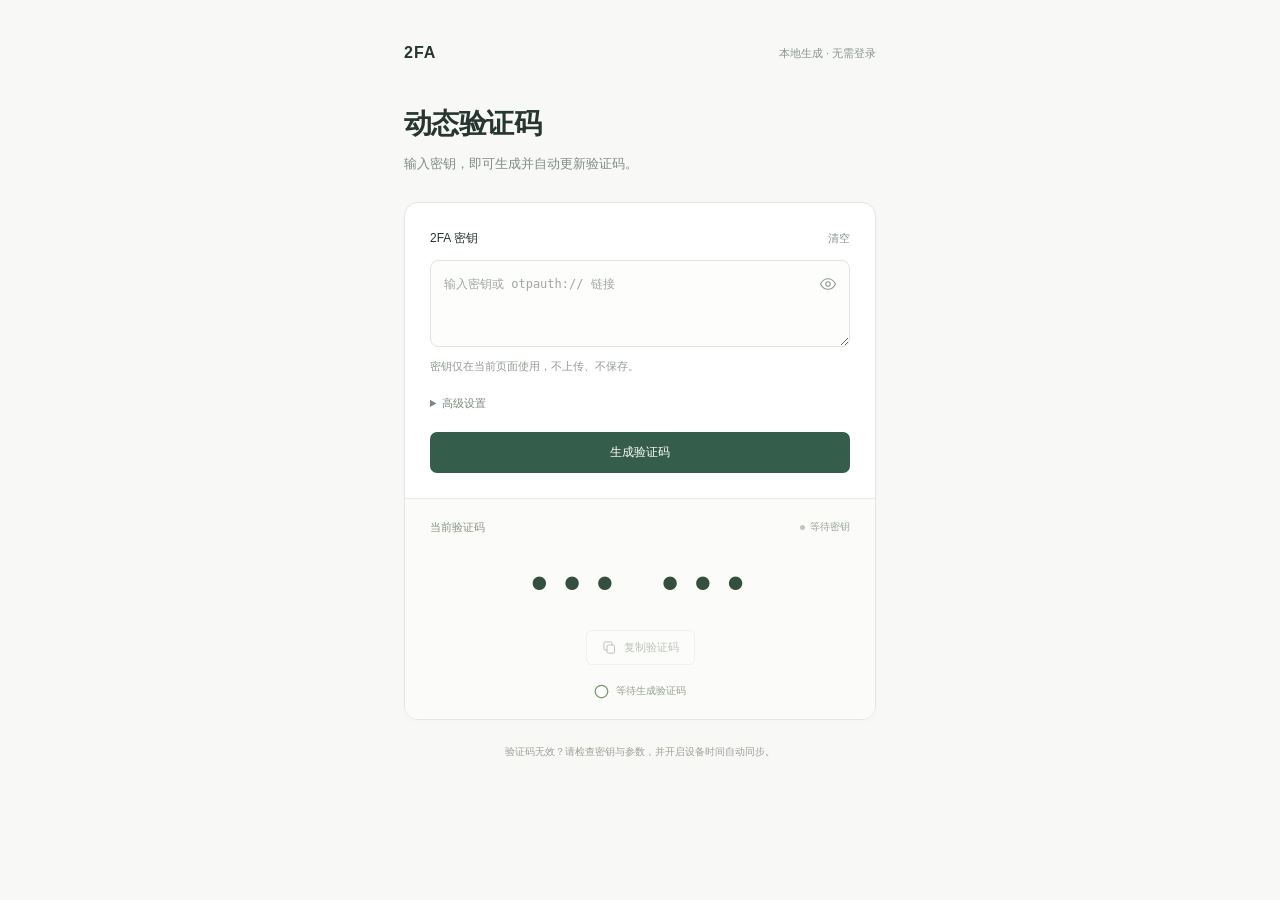
==== index.html @ 247c8e56 "Add browser-local 2FA verification code website" ====
<!doctype html>
<html lang="zh-CN"><head><meta charset="UTF-8"><meta name="viewport" content="width=device-width, initial-scale=1"><meta name="description" content="输入 2FA 密钥，在浏览器本地生成动态验证码。"><meta name="referrer" content="no-referrer"><title>2FA 验证码</title><link rel="icon" href="data:image/svg+xml,%3Csvg xmlns='http://www.w3.org/2000/svg' viewBox='0 0 64 64'%3E%3Crect width='64' height='64' rx='14' fill='%23233430'/%3E%3Ctext x='32' y='43' text-anchor='middle' font-size='28' fill='white'%3E2F%3C/text%3E%3C/svg%3E"><link rel="stylesheet" href="theme.css"></head>
<body><main><header><span class="brand">2FA</span><span class="local">本地生成 · 无需登录</span></header><h1>动态验证码</h1><p class="subtitle">输入密钥，即可生成并自动更新验证码。</p><section class="card"><form id="form"><div class="field-title"><label for="secret">2FA 密钥</label><button type="button" class="text-btn" id="clear">清空</button></div><div class="secret-wrap"><textarea id="secret" class="hide-secret" spellcheck="false" autocomplete="off" autocapitalize="off" aria-describedby="hint error" placeholder="输入密钥或 otpauth:// 链接" required></textarea><button class="visibility" type="button" id="visibility" aria-label="显示密钥" title="显示密钥"><svg width="18" height="18" viewBox="0 0 24 24" fill="none" stroke="currentColor" stroke-width="1.5" aria-hidden="true"><path d="M2 12s3.5-7 10-7 10 7 10 7-3.5 7-10 7-10-7-10-7Z"/><circle cx="12" cy="12" r="3"/></svg></button></div><p id="hint" class="hint">密钥仅在当前页面使用，不上传、不保存。</p><details><summary>高级设置</summary><div class="options"><div><label for="algorithm">算法</label><select id="algorithm"><option>SHA1</option><option>SHA256</option><option>SHA512</option></select></div><div><label for="digits">位数</label><select id="digits"><option value="6">6 位</option><option value="8">8 位</option></select></div><div><label for="period">周期（秒）</label><input id="period" type="number" value="30" min="1" max="300" required></div></div></details><button type="submit" class="primary">生成验证码</button><div class="error" id="error" role="alert"></div></form><section class="result" aria-label="动态验证码"><div class="result-heading"><span>当前验证码</span><span class="live" id="live"><i></i><span>等待密钥</span></span></div><div class="account" id="account">准备好进行下一次验证</div><div class="code" id="code" aria-label="尚未生成验证码">••• •••</div><button class="copy" id="copy" disabled><svg width="15" height="15" viewBox="0 0 24 24" fill="none" stroke="currentColor" stroke-width="1.6" aria-hidden="true"><rect x="8" y="8" width="12" height="13" rx="2"/><path d="M16 8V5a2 2 0 0 0-2-2H5a2 2 0 0 0-2 2v9a2 2 0 0 0 2 2h3"/></svg><span id="copy-label">复制验证码</span></button><div class="timer"><svg class="ring" viewBox="0 0 36 36" aria-hidden="true"><circle cx="18" cy="18" r="15"/><circle class="progress" id="progress" cx="18" cy="18" r="15"/></svg><span id="countdown">等待生成验证码</span><span id="period-label">30 秒 / 周期</span></div></section></section><footer>验证码无效？请检查密钥与参数，并开启设备时间自动同步。</footer></main><div id="toast" class="toast" role="status"></div><script type="module" src="app.js"></script></body></html>
---- theme.css ----
:root{color-scheme:light;--ink:#273630;--muted:#8a918d;--line:#e6e9e6;--accent:#345d4c}*{box-sizing:border-box}body{margin:0;background:#f8f9f7;color:var(--ink);font:14px -apple-system,BlinkMacSystemFont,"Segoe UI","Microsoft YaHei",sans-serif}button,input,select,textarea{font:inherit}button{cursor:pointer}button:disabled{cursor:default;opacity:.4}main{max-width:520px;margin:0 auto;padding:44px 24px 32px}header{display:flex;justify-content:space-between;align-items:center;margin-bottom:43px}.brand{font-size:16px;font-weight:700;letter-spacing:1px}.local{color:#8a938c;font-size:11px}h1{font-size:28px;font-weight:600;letter-spacing:-.6px;margin:0 0 10px}.subtitle{color:#828b84;font-size:13px;margin:0 0 27px;line-height:1.7}.card{border:1px solid #e2e7e1;background:#fff;border-radius:14px;overflow:hidden;box-shadow:0 3px 12px #24372b03}form{padding:25px}.field-title{display:flex;align-items:center;justify-content:space-between;margin-bottom:11px}label{font-size:12px;font-weight:500}.text-btn{border:0;background:none;color:#8a948d;font-size:11px;padding:3px 0}.text-btn:hover{color:#345d4c}.secret-wrap{position:relative}textarea{display:block;width:100%;min-height:87px;resize:vertical;border:1px solid #dfe5dd;border-radius:8px;padding:13px 39px 13px 13px;background:#fdfefc;color:#38483d;font:13px/1.7 ui-monospace,Consolas,monospace;outline:none;word-break:break-all}textarea::placeholder{color:#a0a79f;font-size:12px}.hide-secret{-webkit-text-security:disc}.visibility{position:absolute;right:9px;top:11px;border:0;background:none;color:#929c93;padding:4px;display:flex}textarea:focus,input:focus,select:focus{border-color:#7e9a86;box-shadow:0 0 0 3px #345d4c09;outline:none}.hint{color:#939b92;font-size:11px;margin:10px 0 20px;line-height:1.7}summary{font-size:11px;color:#7b897d;cursor:pointer}.options{display:grid;grid-template-columns:1fr 1fr 1fr;gap:12px;padding-top:15px}.options label{display:block;font-size:10px;color:#8a958a;margin-bottom:7px}.options input,.options select{background:white;border:1px solid #e0e6dd;border-radius:6px;padding:8px 5px;width:100%;font-size:12px;color:#4b5a4d}.primary{width:100%;border:0;border-radius:7px;padding:12px;margin-top:21px;background:#345d4c;color:white;font-size:12px;font-weight:500}.primary:hover{background:#294d3e}.error{color:#ba4d3f;font-size:11px;line-height:1.7}.error:not(:empty){margin-top:12px}.result{border-top:1px solid #e8ece5;background:#fbfcf9;padding:21px 25px 20px;text-align:center}.result-heading{display:flex;align-items:center;justify-content:space-between;font-size:11px;color:#899384}.live{font-size:10px;color:#9ba398;display:flex;align-items:center;gap:5px}.live i{width:5px;height:5px;background:#bfc7ba;border-radius:50%}.live.active{color:#63836b}.live.active i{background:#719c76}.account{display:none}.code{font-family:ui-monospace,"SFMono-Regular",Consolas,monospace;font-size:46px;font-weight:500;letter-spacing:5px;margin:23px 0 18px;color:#354f3e;white-space:nowrap;font-variant-numeric:tabular-nums}.code.eight{font-size:36px;letter-spacing:3px}.copy{display:inline-flex;gap:7px;align-items:center;justify-content:center;border:1px solid #dce4d7;background:white;border-radius:6px;padding:9px 15px;font-size:11px;color:#5c715b}.copy:hover{background:#f4f7f1}.timer{display:flex;align-items:center;justify-content:center;gap:7px;font-size:10px;color:#97a08e;margin-top:19px}.ring{width:15px;height:15px;transform:rotate(-90deg)}.ring circle{fill:none;stroke:#e0e7d9;stroke-width:3}.ring .progress{stroke:#7b9a6e;stroke-dasharray:94.25;stroke-dashoffset:0;transition:stroke-dashoffset .25s linear}#period-label{display:none}footer{text-align:center;font-size:10px;color:#9ca396;line-height:1.8;margin-top:23px}.toast{position:fixed;bottom:25px;left:50%;transform:translateX(-50%);background:#2e4436;color:#fff;padding:11px 20px;border-radius:8px;font-size:12px;display:none}button:focus-visible,summary:focus-visible{outline:2px solid #83a38a;outline-offset:3px}@media(max-width:540px){main{padding:26px 20px}header{margin-bottom:34px}h1{font-size:26px}form{padding:22px}.result{padding:20px 22px}.code{font-size:43px;letter-spacing:4px}.code.eight{font-size:32px;letter-spacing:2px}footer{font-size:10px}}@media(prefers-reduced-motion:reduce){*{transition:none!important}}
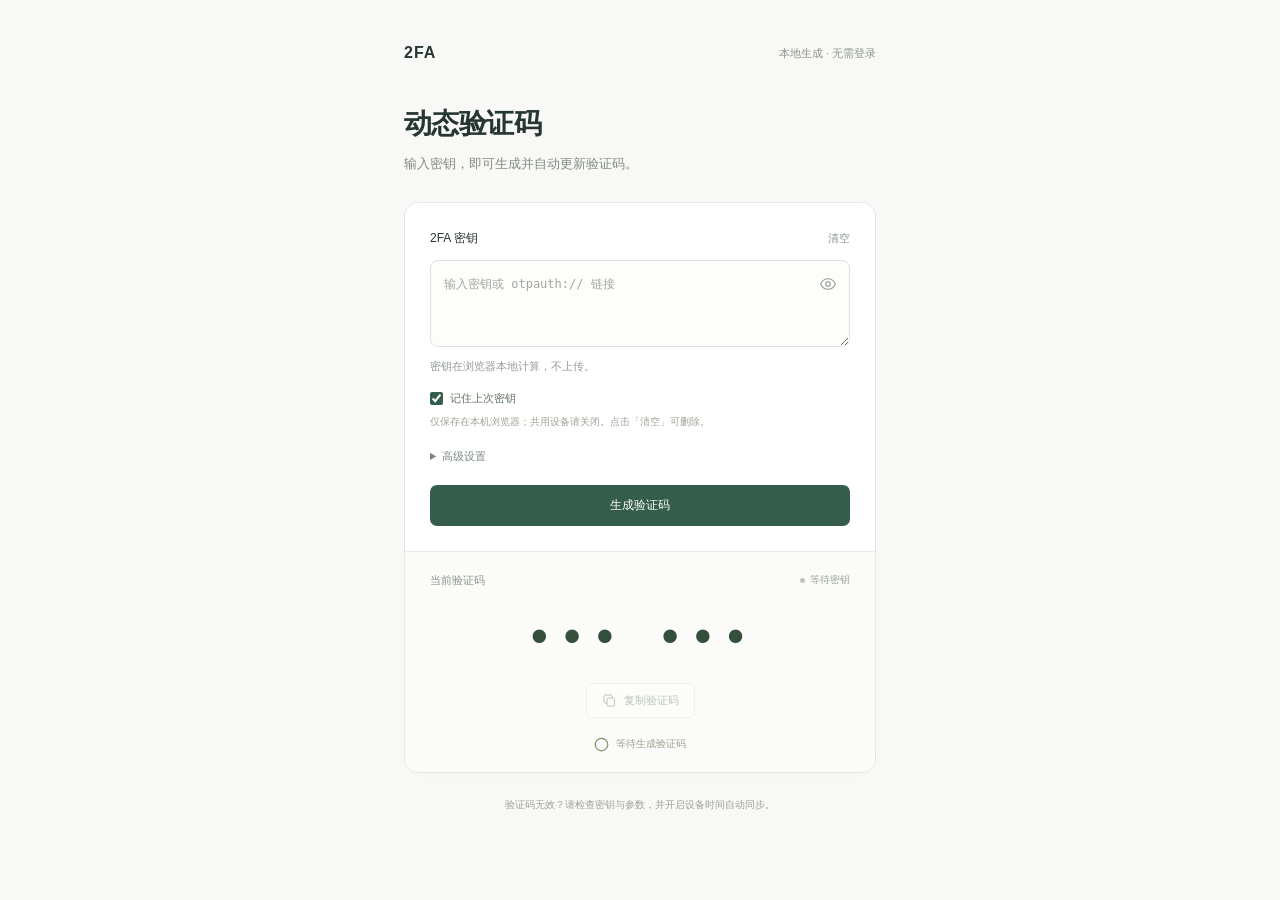
==== commit f9900c83: "Remember the last 2FA key locally with restore and clear controls" ====
--- a/index.html
+++ b/index.html
@@ -1,3 +1,3 @@
 <!doctype html>
 <html lang="zh-CN"><head><meta charset="UTF-8"><meta name="viewport" content="width=device-width, initial-scale=1"><meta name="description" content="输入 2FA 密钥，在浏览器本地生成动态验证码。"><meta name="referrer" content="no-referrer"><title>2FA 验证码</title><link rel="icon" href="data:image/svg+xml,%3Csvg xmlns='http://www.w3.org/2000/svg' viewBox='0 0 64 64'%3E%3Crect width='64' height='64' rx='14' fill='%23233430'/%3E%3Ctext x='32' y='43' text-anchor='middle' font-size='28' fill='white'%3E2F%3C/text%3E%3C/svg%3E"><link rel="stylesheet" href="theme.css"></head>
-<body><main><header><span class="brand">2FA</span><span class="local">本地生成 · 无需登录</span></header><h1>动态验证码</h1><p class="subtitle">输入密钥，即可生成并自动更新验证码。</p><section class="card"><form id="form"><div class="field-title"><label for="secret">2FA 密钥</label><button type="button" class="text-btn" id="clear">清空</button></div><div class="secret-wrap"><textarea id="secret" class="hide-secret" spellcheck="false" autocomplete="off" autocapitalize="off" aria-describedby="hint error" placeholder="输入密钥或 otpauth:// 链接" required></textarea><button class="visibility" type="button" id="visibility" aria-label="显示密钥" title="显示密钥"><svg width="18" height="18" viewBox="0 0 24 24" fill="none" stroke="currentColor" stroke-width="1.5" aria-hidden="true"><path d="M2 12s3.5-7 10-7 10 7 10 7-3.5 7-10 7-10-7-10-7Z"/><circle cx="12" cy="12" r="3"/></svg></button></div><p id="hint" class="hint">密钥仅在当前页面使用，不上传、不保存。</p><details><summary>高级设置</summary><div class="options"><div><label for="algorithm">算法</label><select id="algorithm"><option>SHA1</option><option>SHA256</option><option>SHA512</option></select></div><div><label for="digits">位数</label><select id="digits"><option value="6">6 位</option><option value="8">8 位</option></select></div><div><label for="period">周期（秒）</label><input id="period" type="number" value="30" min="1" max="300" required></div></div></details><button type="submit" class="primary">生成验证码</button><div class="error" id="error" role="alert"></div></form><section class="result" aria-label="动态验证码"><div class="result-heading"><span>当前验证码</span><span class="live" id="live"><i></i><span>等待密钥</span></span></div><div class="account" id="account">准备好进行下一次验证</div><div class="code" id="code" aria-label="尚未生成验证码">••• •••</div><button class="copy" id="copy" disabled><svg width="15" height="15" viewBox="0 0 24 24" fill="none" stroke="currentColor" stroke-width="1.6" aria-hidden="true"><rect x="8" y="8" width="12" height="13" rx="2"/><path d="M16 8V5a2 2 0 0 0-2-2H5a2 2 0 0 0-2 2v9a2 2 0 0 0 2 2h3"/></svg><span id="copy-label">复制验证码</span></button><div class="timer"><svg class="ring" viewBox="0 0 36 36" aria-hidden="true"><circle cx="18" cy="18" r="15"/><circle class="progress" id="progress" cx="18" cy="18" r="15"/></svg><span id="countdown">等待生成验证码</span><span id="period-label">30 秒 / 周期</span></div></section></section><footer>验证码无效？请检查密钥与参数，并开启设备时间自动同步。</footer></main><div id="toast" class="toast" role="status"></div><script type="module" src="app.js"></script></body></html>
+<body><main><header><span class="brand">2FA</span><span class="local">本地生成 · 无需登录</span></header><h1>动态验证码</h1><p class="subtitle">输入密钥，即可生成并自动更新验证码。</p><section class="card"><form id="form"><div class="field-title"><label for="secret">2FA 密钥</label><button type="button" class="text-btn" id="clear">清空</button></div><div class="secret-wrap"><textarea id="secret" class="hide-secret" spellcheck="false" autocomplete="off" autocapitalize="off" aria-describedby="hint error" placeholder="输入密钥或 otpauth:// 链接" required></textarea><button class="visibility" type="button" id="visibility" aria-label="显示密钥" title="显示密钥"><svg width="18" height="18" viewBox="0 0 24 24" fill="none" stroke="currentColor" stroke-width="1.5" aria-hidden="true"><path d="M2 12s3.5-7 10-7 10 7 10 7-3.5 7-10 7-10-7-10-7Z"/><circle cx="12" cy="12" r="3"/></svg></button></div><p id="hint" class="hint">密钥在浏览器本地计算，不上传。</p><div class="remember-row"><label for="remember"><input type="checkbox" id="remember" checked>记住上次密钥</label><span id="memory-status" role="status"></span></div><p class="memory-hint">仅保存在本机浏览器；共用设备请关闭。点击「清空」可删除。</p><details><summary>高级设置</summary><div class="options"><div><label for="algorithm">算法</label><select id="algorithm"><option>SHA1</option><option>SHA256</option><option>SHA512</option></select></div><div><label for="digits">位数</label><select id="digits"><option value="6">6 位</option><option value="8">8 位</option></select></div><div><label for="period">周期（秒）</label><input id="period" type="number" value="30" min="1" max="300" required></div></div></details><button type="submit" class="primary">生成验证码</button><div class="error" id="error" role="alert"></div></form><section class="result" aria-label="动态验证码"><div class="result-heading"><span>当前验证码</span><span class="live" id="live"><i></i><span>等待密钥</span></span></div><div class="account" id="account">准备好进行下一次验证</div><div class="code" id="code" aria-label="尚未生成验证码">••• •••</div><button class="copy" id="copy" disabled><svg width="15" height="15" viewBox="0 0 24 24" fill="none" stroke="currentColor" stroke-width="1.6" aria-hidden="true"><rect x="8" y="8" width="12" height="13" rx="2"/><path d="M16 8V5a2 2 0 0 0-2-2H5a2 2 0 0 0-2 2v9a2 2 0 0 0 2 2h3"/></svg><span id="copy-label">复制验证码</span></button><div class="timer"><svg class="ring" viewBox="0 0 36 36" aria-hidden="true"><circle cx="18" cy="18" r="15"/><circle class="progress" id="progress" cx="18" cy="18" r="15"/></svg><span id="countdown">等待生成验证码</span><span id="period-label">30 秒 / 周期</span></div></section></section><footer>验证码无效？请检查密钥与参数，并开启设备时间自动同步。</footer></main><div id="toast" class="toast" role="status"></div><script type="module" src="app.js"></script></body></html>
--- a/theme.css
+++ b/theme.css
@@ -1 +1,3 @@
 :root{color-scheme:light;--ink:#273630;--muted:#8a918d;--line:#e6e9e6;--accent:#345d4c}*{box-sizing:border-box}body{margin:0;background:#f8f9f7;color:var(--ink);font:14px -apple-system,BlinkMacSystemFont,"Segoe UI","Microsoft YaHei",sans-serif}button,input,select,textarea{font:inherit}button{cursor:pointer}button:disabled{cursor:default;opacity:.4}main{max-width:520px;margin:0 auto;padding:44px 24px 32px}header{display:flex;justify-content:space-between;align-items:center;margin-bottom:43px}.brand{font-size:16px;font-weight:700;letter-spacing:1px}.local{color:#8a938c;font-size:11px}h1{font-size:28px;font-weight:600;letter-spacing:-.6px;margin:0 0 10px}.subtitle{color:#828b84;font-size:13px;margin:0 0 27px;line-height:1.7}.card{border:1px solid #e2e7e1;background:#fff;border-radius:14px;overflow:hidden;box-shadow:0 3px 12px #24372b03}form{padding:25px}.field-title{display:flex;align-items:center;justify-content:space-between;margin-bottom:11px}label{font-size:12px;font-weight:500}.text-btn{border:0;background:none;color:#8a948d;font-size:11px;padding:3px 0}.text-btn:hover{color:#345d4c}.secret-wrap{position:relative}textarea{display:block;width:100%;min-height:87px;resize:vertical;border:1px solid #dfe5dd;border-radius:8px;padding:13px 39px 13px 13px;background:#fdfefc;color:#38483d;font:13px/1.7 ui-monospace,Consolas,monospace;outline:none;word-break:break-all}textarea::placeholder{color:#a0a79f;font-size:12px}.hide-secret{-webkit-text-security:disc}.visibility{position:absolute;right:9px;top:11px;border:0;background:none;color:#929c93;padding:4px;display:flex}textarea:focus,input:focus,select:focus{border-color:#7e9a86;box-shadow:0 0 0 3px #345d4c09;outline:none}.hint{color:#939b92;font-size:11px;margin:10px 0 20px;line-height:1.7}summary{font-size:11px;color:#7b897d;cursor:pointer}.options{display:grid;grid-template-columns:1fr 1fr 1fr;gap:12px;padding-top:15px}.options label{display:block;font-size:10px;color:#8a958a;margin-bottom:7px}.options input,.options select{background:white;border:1px solid #e0e6dd;border-radius:6px;padding:8px 5px;width:100%;font-size:12px;color:#4b5a4d}.primary{width:100%;border:0;border-radius:7px;padding:12px;margin-top:21px;background:#345d4c;color:white;font-size:12px;font-weight:500}.primary:hover{background:#294d3e}.error{color:#ba4d3f;font-size:11px;line-height:1.7}.error:not(:empty){margin-top:12px}.result{border-top:1px solid #e8ece5;background:#fbfcf9;padding:21px 25px 20px;text-align:center}.result-heading{display:flex;align-items:center;justify-content:space-between;font-size:11px;color:#899384}.live{font-size:10px;color:#9ba398;display:flex;align-items:center;gap:5px}.live i{width:5px;height:5px;background:#bfc7ba;border-radius:50%}.live.active{color:#63836b}.live.active i{background:#719c76}.account{display:none}.code{font-family:ui-monospace,"SFMono-Regular",Consolas,monospace;font-size:46px;font-weight:500;letter-spacing:5px;margin:23px 0 18px;color:#354f3e;white-space:nowrap;font-variant-numeric:tabular-nums}.code.eight{font-size:36px;letter-spacing:3px}.copy{display:inline-flex;gap:7px;align-items:center;justify-content:center;border:1px solid #dce4d7;background:white;border-radius:6px;padding:9px 15px;font-size:11px;color:#5c715b}.copy:hover{background:#f4f7f1}.timer{display:flex;align-items:center;justify-content:center;gap:7px;font-size:10px;color:#97a08e;margin-top:19px}.ring{width:15px;height:15px;transform:rotate(-90deg)}.ring circle{fill:none;stroke:#e0e7d9;stroke-width:3}.ring .progress{stroke:#7b9a6e;stroke-dasharray:94.25;stroke-dashoffset:0;transition:stroke-dashoffset .25s linear}#period-label{display:none}footer{text-align:center;font-size:10px;color:#9ca396;line-height:1.8;margin-top:23px}.toast{position:fixed;bottom:25px;left:50%;transform:translateX(-50%);background:#2e4436;color:#fff;padding:11px 20px;border-radius:8px;font-size:12px;display:none}button:focus-visible,summary:focus-visible{outline:2px solid #83a38a;outline-offset:3px}@media(max-width:540px){main{padding:26px 20px}header{margin-bottom:34px}h1{font-size:26px}form{padding:22px}.result{padding:20px 22px}.code{font-size:43px;letter-spacing:4px}.code.eight{font-size:32px;letter-spacing:2px}footer{font-size:10px}}@media(prefers-reduced-motion:reduce){*{transition:none!important}}
+
+.remember-row{display:flex;align-items:center;justify-content:space-between;gap:10px;margin:0 0 7px}.remember-row label{display:flex;align-items:center;gap:7px;color:#61745f;font-size:11px;cursor:pointer;font-weight:400;white-space:nowrap}.remember-row input{margin:0;width:13px;height:13px;accent-color:#345d4c}.remember-row span{font-size:10px;color:#99a18f;line-height:1.6;text-align:right}.memory-hint{font-size:10px;color:#9ca495;line-height:1.8;margin:0 0 18px}.hint{margin-bottom:15px}
